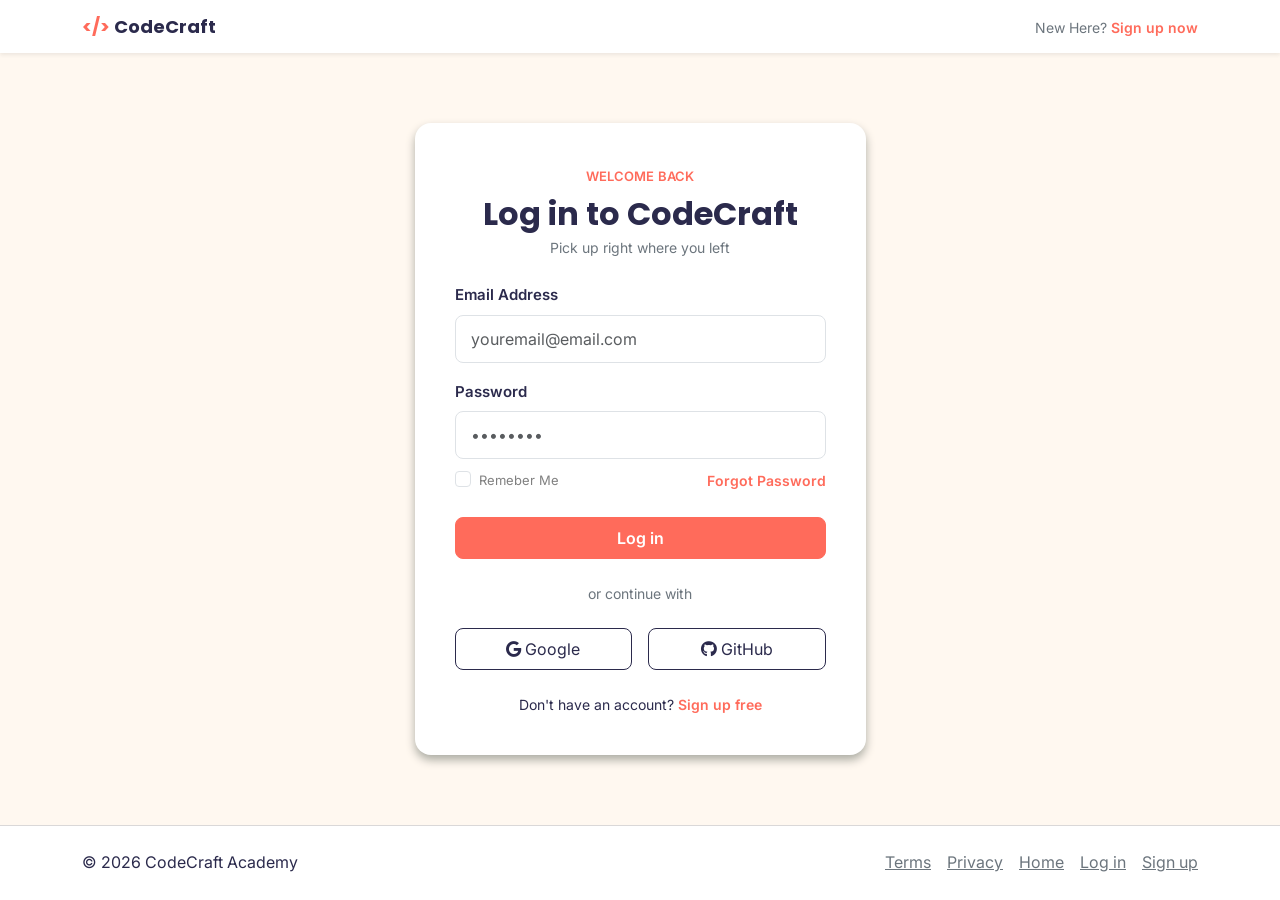
==== login.html @ 973004e2 "Add files via upload" ====
<!DOCTYPE html>
<html lang="en">
<head>
    <meta charset="UTF-8">
    <meta name="viewport" content="width=device-width, initial-scale=1.0">
    <title>CodeCraft Academy - Learn to code, one project at a time</title>
    <link href="https://cdn.jsdelivr.net/npm/bootstrap@5.3.8/dist/css/bootstrap.min.css" rel="stylesheet" integrity="sha384-sRIl4kxILFvY47J16cr9ZwB07vP4J8+LH7qKQnuqkuIAvNWLzeN8tE5YBujZqJLB" crossorigin="anonymous">
    <link href="https://fonts.googleapis.com/css2?family=Poppins:wght@500;600;700&family=Inter:wght@400;500;600&display=swap" rel="stylesheet">
    <link rel="stylesheet" href="https://cdnjs.cloudflare.com/ajax/libs/font-awesome/6.7.2/css/all.min.css">
    <link rel="stylesheet" href="style.css">  
</head>
<body>
    <!-- Navbar -->
     <nav class="navbar navbar-expand-lg navbar-light bg-white shadow-sm sticky-top">
        <div class="container">
            <a class="navbar-brand fw-bold" href="index.html">
                <span class="brand-mark">&lt;/&gt;</span> CodeCraft
            </a>
            <div class="ms-auto">
                <span class="text-secondary small">New Here? <a href="signup.html" class="link-brand">Sign up now</a></span>
            </div>
        </div>
    </nav>

    <div class="auth-wrapper">
        <div class="container">
            <div class="row justify-content-center">
                <div class="col-md-6 col-lg-5">
                    <div class="auth-card">
                        <div class="text-center mb-4">
                            <span class="eyebrow">Welcome Back</span>
                            <h2 class="fw-bold mt-2 mb-1">Log in to CodeCraft</h2>
                            <p class="text-secondary small mb-0">Pick up right where you left</p>
                        </div>
                        
                        <form novalidate>
                            <div class="mb-3">
                                <label for="loginEmail" class="form-label">Email Address</label>
                                <input type="email" class="form-control" id="loginEmail" placeholder="youremail@email.com" required>
                            </div>
                            <div class="mb-2">
                                <label for="loginPassword" class="form-label">Password</label>
                                <input type="password" class="form-control" id="loginPassword" placeholder="••••••••" required>
                            </div>
                            <div class="d-flex justify-content-between align-items-center mb-4">
                                <div class="form-check">
                                    <input class="form-check-input" type="checkbox" id="rememberMe">
                                    <label class="form-check-label" small text-secondary for="rememberMe">Remeber Me</label>
                                </div>
                                <a href="forgot.html" class="small link-brand">Forgot Password</a>
                            </div>
                            <button type="submit" class="btn btn-brand w-100 py-2">Log in</button>
                        </form>
                        <div class="text-center my-4 text-secondary small"> or continue with</div>
                        <div class="d-flex gap-3">
                            <button type="button" class="btn btn-outline-dark w-100 py-2"><i class="fa-brands fa-google"></i>  Google</button>
                            <button type="button" class="btn btn-outline-dark w-100 py-2"><i class="fa-brands fa-github"></i>  GitHub</button>
                        </div>
                        <p class="text-center auth-switch mt-4 mb-0 small">
                            Don't have an account? <a href="signup.html">Sign up free</a>
                        </p>
                    </div>
                </div>
            </div>
        </div>
    </div>
        <!-- Footer -->
        <footer class="footer py-4">
                <div class="container d-flex flex-wrap justify-content-between align-items-center gap-3">
                        <span>&copy; 2026 CodeCraft Academy</span>
                        <div class="d-flex gap-3">
                                <a href="t&c.html" class="text-secondary">Terms</a>
                                <a href="privacy.html" class="text-secondary">Privacy</a>
                                <a href="index.html" class="text-secondary">Home</a>
                                <a href="login.html" class="text-secondary">Log in</a>
                                <a href="signup.html" class="text-secondary">Sign up</a>
                        </div>
                </div>
        </footer>
       
<script src="https://cdn.jsdelivr.net/npm/bootstrap@5.3.3/dist/js/bootstrap.bundle.min.js"></script>
</body>
</html>
---- style.css ----
:root{
    --indigo: #2b2a4c;
    --coral: #ff6b5b;
    --coral-dark: #e85242;
    --teal: #3aafa9;
    --cream: #fff8f0;
}

body{
    font-family: 'Inter', sans-serif;
    color: var(--indigo);
    background: #ffffff;
}

h1, h2, h3, h4, h5, h6, .navbar-brand{
    font-family: 'Poppins', sans-serif;
    color: var(--indigo);
}

.navbar-brand{
    color: var(--indigo) !important;
    font-size: 18px;
}

.brand-mark{
    color: var(--coral);
}

.nav-link{
    color: var(--indigo) !important;
    font-weight: 500;
    font-size: 15px;
}

.btn-brand{
    background-color: var(--coral);
    border-color: var(--coral);
    color: #ffffff;
    font-weight: 600;
    border-radius: 8px;
}

.btn-brand:hover{
    background-color: var(--coral-dark);
    border-color: var(--coral-dark);
    color: var(--cream);
}

.btn-outline-dark{
    border-radius: 8px;
    border-color: var(--indigo);
    color: var(--indigo);
}

.btn-outline-dark:hover{
    background-color: var(--indigo);
    border-color: var(--indigo);
    color: var(--cream);
}

.eyebrow{
    color: var(--coral);
    font-weight: 600;
    font-size: 13px;
    text-transform: uppercase;
    letter-spacing: .13px;
}

.hero{
    background-color: var(--cream);
}

.code-card{
    background-color: var(--indigo);
    border-radius: 14px;
    overflow: hidden;
    box-shadow: 0 10px 20px rgba(43, 42, 76, 0.2);
}

.code-card-header{
    background-color: rgba(255, 255, 255, 0.06);
    padding: 12px 16px;
    display: flex;
    align-items: center;
    gap: 8px;
}

.dot{
    width: 12px;
    height: 12px;
    border-radius: 50%;
    display: inline-block;
}

.dot-red{
    background-color: #ff5f56;
}

.dot-amber{
    background-color: #ffbd2e;
}

.dot-green{
    background-color: #27c93f;
}

.code-card-title{
    color: rgba(255, 255, 255, 0.5);
    font-size: 13px;
    margin-left: 8px;
    font-family: 'Inter', sans-serif;
}

.code-body{
    margin: 0;
    padding: 20px;
    font-family: 'JetBrains Mono';
    font-size: 14.5px;
    line-height: 1.7;
    color: #e8e7f4;
    overflow-x: auto;
}

.c-kw{
    color: #ff8a7a;
}

.c-fn{
    color: #7fd8f2;
}

.c-str{
    color: #ffc24b;
}

.c-num{
    color: #c9a8ff;
}
.c-comment{
    color: #8482a8;
}

.trust-strip{
    background: var(--indigo);
    color: #ffffff;
}

.trust-strip span{
    color: rgba(255, 255, 255, 0.85);
}

.course-card{
    background: var(--cream);
    border-radius: 14px;
    padding: 32px 28px;
}

.course-icon{
    width: 52px;
    height: 52px;
    border-radius: 12px;
    display: flex;
    align-items: center;
    justify-content: center;
    font-size: 24px;
}

.icon-coral{
    background: rgba(255, 107, 91, 0.15);
}
.icon-teal{
    background: rgba(58, 175, 169, 0.15);
}
.icon-indigo{
    background: rgba(43, 42, 76, 0.15);
}

.link-brand{
    color: var(--coral);
    font-weight: 600;
    text-decoration: none;
}

.link-brand:hover{
    color: var(--coral-dark);
}

#how{
    background-color: #fafafa;
}

.step-num{
    width: 44px;
    height: 44px;
    border-radius: 50%;
    background: var(--indigo);
    color: #ffffff;
    display: flex;
    align-items: center;
    justify-content: center;
    font-weight: 600;
    margin: 0 auto;
}

.review-card{
    background: #ffffff;
    border: 1px solid #efefef;
    border-radius: 14px;
    padding: 28px;
}

.cta-section{
    background: var(--indigo);
    color: #ffffff;
}

.cta-section h2{
    color: #ffffff;
}

.cta-section .text-secondary{
    color: rgba(255, 255, 255, 0.8);
}

.footer{
    border-top: 1px solid #dad8d8;
}

.auth-wrapper{
    min-height: calc(100vh-140px);
    display: flex;
    align-items: center;
    background: var(--cream);
}

.auth-card{
    background: #ffffff;
    border-radius: 16px;
    padding: 40px;
    box-shadow: 0 5px 10px rgba(172, 172, 163);
    margin: 70px auto;
}

.form-label{
    font-weight: 600;
    font-size: 15px;
}

.form-control{
    border-radius: 8px;
    padding: 11px 15px;
}

.form-control:focus{
    border-color: var(--coral);
    box-shadow: 0 0 0 3px 
}

.auth-switch a{
    color: var(--coral);
    font-weight: 600;
    text-decoration: none;
}

.form-check-label{
    font-size: small;
    color: gray;
}
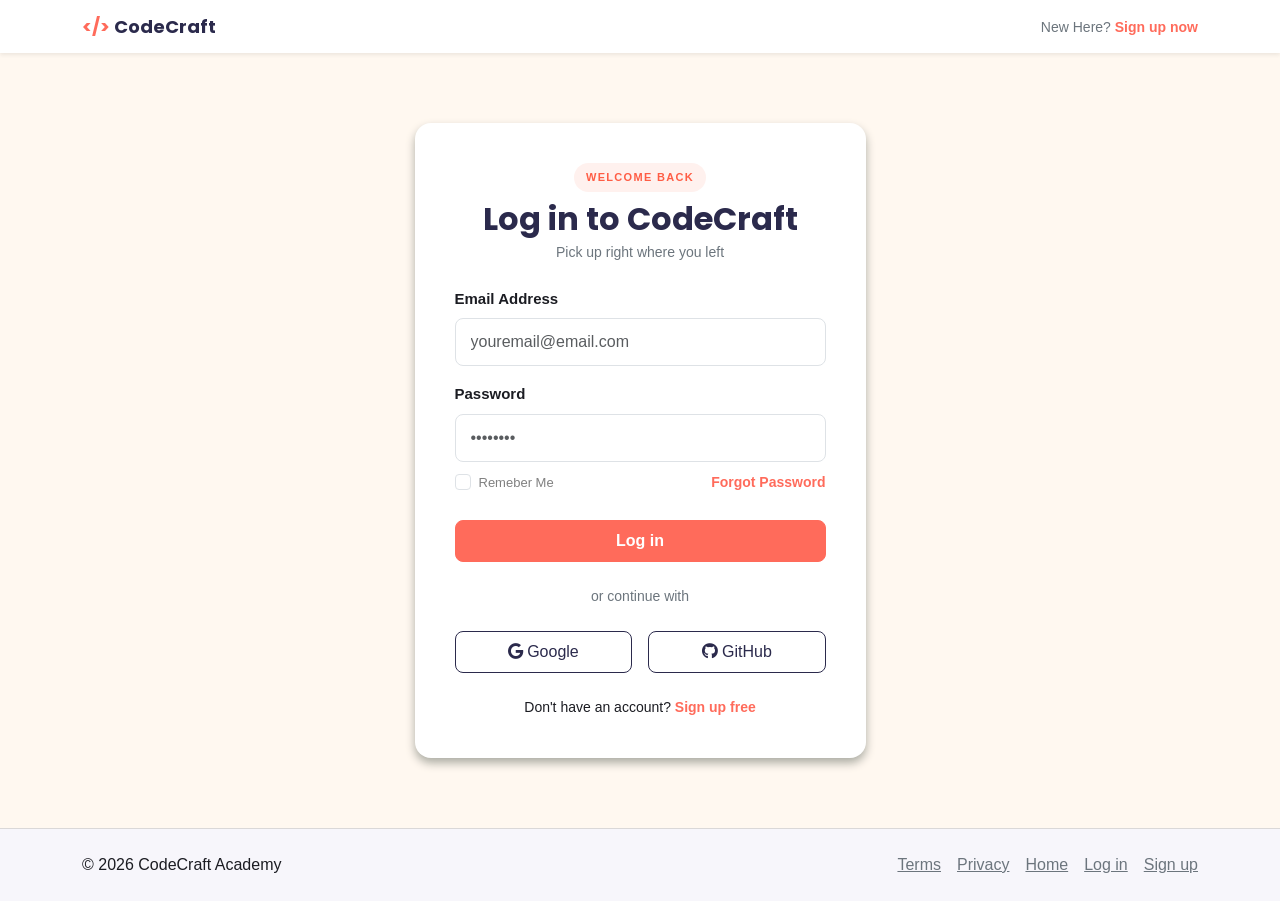
==== commit e2047d59: "Add files via upload" ====
--- a/login.html
+++ b/login.html
@@ -33,7 +33,7 @@
                             <p class="text-secondary small mb-0">Pick up right where you left</p>
                         </div>
                         
-                        <form novalidate>
+                        <form novalidate onsubmit="return validate()">
                             <div class="mb-3">
                                 <label for="loginEmail" class="form-label">Email Address</label>
                                 <input type="email" class="form-control" id="loginEmail" placeholder="youremail@email.com" required>
@@ -49,6 +49,7 @@
                                 </div>
                                 <a href="forgot.html" class="small link-brand">Forgot Password</a>
                             </div>
+                            <p id="error" class="text-danger" role="alert" aria-live="polite"></p>
                             <button type="submit" class="btn btn-brand w-100 py-2">Log in</button>
                         </form>
                         <div class="text-center my-4 text-secondary small"> or continue with</div>
@@ -79,5 +80,6 @@
         </footer>
        
 <script src="https://cdn.jsdelivr.net/npm/bootstrap@5.3.3/dist/js/bootstrap.bundle.min.js"></script>
+<script src="login.js"></script>
 </body>
 </html>
--- a/style.css
+++ b/style.css
@@ -265,4 +265,325 @@
 .form-check-label{
     font-size: small;
     color: gray;
+}
+
+body {
+  font-family: "Plus Jakarta Sans", sans-serif;
+  background: #f6f5f8;
+  color: #1b1c22;
+}
+
+.page {
+  max-width: 1080px;
+  padding-top: 72px;
+  padding-bottom: 96px;
+}
+
+.eyebrow {
+  display: inline-flex;
+  align-items: center;
+  gap: 8px;
+  padding: 6px 12px;
+  border-radius: 999px;
+  background: #fff1ee;
+  color: #ff5d45;
+  font-size: 11px;
+  font-weight: 700;
+  letter-spacing: 0.12em;
+  text-transform: uppercase;
+}
+
+.eyebrow i {
+  font-size: 6px;
+}
+
+.hero-title {
+  margin: 18px 0 0;
+  font-size: clamp(34px, 4.4vw, 52px);
+  font-weight: 800;
+  line-height: 1.08;
+  letter-spacing: -0.035em;
+}
+
+.hero-title span {
+  color: #ff5d45;
+}
+
+.lead-copy {
+  max-width: 440px;
+  margin: 18px 0 0;
+  color: #6d6e78;
+  font-size: 15.5px;
+  line-height: 1.65;
+}
+
+.hero-photo {
+  width: 100%;
+  height: 280px;
+  object-fit: cover;
+  border-radius: 14px;
+}
+
+.path-label {
+  margin: 92px 0 22px;
+  color: #b0b1b8;
+  font-size: 13px;
+}
+
+.track {
+  border: 0;
+  border-radius: 22px;
+  box-shadow: 0 10px 30px rgba(28, 27, 40, 0.06);
+}
+
+.track .card-body {
+  padding: 22px 20px 18px;
+  min-height: 292px;
+}
+
+.icon {
+  width: 46px;
+  height: 46px;
+  border-radius: 50%;
+  display: grid;
+  place-items: center;
+  color: #fff;
+  font-size: 18px;
+}
+
+.level {
+  margin: 16px 0 0;
+  color: #9a9ba3;
+  font-size: 11px;
+  font-weight: 700;
+  letter-spacing: 0.14em;
+  text-transform: uppercase;
+}
+
+.track h2 {
+  margin: 4px 0 0;
+  font-size: 18px;
+  font-weight: 800;
+}
+
+.age {
+  display: inline-flex;
+  align-self: flex-start;
+  margin-top: 10px;
+  padding: 4px 10px;
+  border-radius: 999px;
+  background: #f3f3f6;
+  color: #8a8b94;
+  font-size: 12px;
+  font-weight: 600;
+}
+
+.desc {
+  margin: 12px 0 16px;
+  color: #7a7b84;
+  font-size: 13.5px;
+  line-height: 1.55;
+}
+
+.start {
+  margin-top: auto;
+  padding-top: 12px;
+  border-top: 1px solid #ececef;
+  font-size: 13.5px;
+  font-weight: 700;
+  text-decoration: none;
+}
+
+.start i {
+  margin-left: 4px;
+  font-size: 12px;
+}
+
+.track-1 .icon { background: #f07167; }
+.track-1 .start { color: #f07167; }
+
+.track-2 .icon { background: #2fbfae; }
+.track-2 .start { color: #2fbfae; }
+
+.track-3 .icon { background: #f0b429; }
+.track-3 .start { color: #e0a31a; }
+
+.track-4 .icon { background: #8b78f6; }
+.track-4 .start { color: #8b78f6; }
+
+body {
+  font-family: "Plus Jakarta Sans", sans-serif;
+  background: #f7f6fb;
+  color: #1b1c22;
+}
+
+.page {
+  max-width: 820px;
+  padding-top: 48px;
+  padding-bottom: 48px;
+}
+
+h1 {
+  margin: 0;
+  font-size: 32px;
+  font-weight: 800;
+  letter-spacing: -0.03em;
+}
+
+.subtitle {
+  margin: 8px 0 0;
+  color: #9a9ba3;
+  font-size: 14px;
+}
+
+.accent {
+  display: block;
+  width: 42px;
+  height: 3px;
+  margin: 12px auto 28px;
+  border-radius: 999px;
+  background: #ff5d45;
+}
+
+.panel {
+  background: #fff;
+  border-radius: 18px;
+  box-shadow: 0 10px 30px rgba(28, 27, 40, 0.05);
+  padding: 22px 24px 20px;
+  margin-bottom: 18px;
+}
+
+.panel-head {
+  display: flex;
+  align-items: center;
+  gap: 12px;
+  margin-bottom: 18px;
+}
+
+.step {
+  width: 36px;
+  height: 36px;
+  border-radius: 50%;
+  display: grid;
+  place-items: center;
+  color: #fff;
+  font-size: 12px;
+  font-weight: 800;
+  flex-shrink: 0;
+}
+
+.step-1 { background: #f07167; }
+.step-2 { background: #2fbfae; }
+.step-3 { background: #8b78f6; }
+
+.panel h2 {
+  margin: 0;
+  font-size: 18px;
+  font-weight: 800;
+}
+
+.panel-head p {
+  margin: 2px 0 0;
+  color: #9a9ba3;
+  font-size: 13px;
+}
+
+.field-label,
+.ask {
+  display: block;
+  margin-bottom: 6px;
+  font-size: 13px;
+  font-weight: 700;
+}
+
+.ask {
+  margin: 18px 0 8px;
+}
+
+.field {
+  background: #f7f7f9;
+  border: 1px solid transparent;
+  border-radius: 10px;
+  min-height: 42px;
+  font-size: 14px;
+  color: #1b1c22;
+}
+
+.field:focus {
+  background: #fff;
+  border-color: #ffc7be;
+  box-shadow: 0 0 0 3px rgba(255, 93, 69, 0.12);
+}
+
+.choices,
+.slots {
+  display: flex;
+  flex-wrap: wrap;
+  gap: 10px;
+}
+
+.choice,
+.slot {
+  display: inline-flex;
+  align-items: center;
+  gap: 8px;
+  margin: 0;
+  padding: 7px 14px;
+  border: 1px solid #ececef;
+  border-radius: 999px;
+  background: #fff;
+  color: #6d6e78;
+  font-size: 14px;
+  cursor: pointer;
+}
+
+.choice:has(input:checked),
+.slot:has(input:checked) {
+  border-color: #ff5d45;
+  color: #ff5d45;
+  background: #fff6f4;
+}
+
+.choice input,
+.slot input {
+  accent-color: #ff5d45;
+}
+
+.note {
+  display: flex;
+  gap: 8px;
+  align-items: flex-start;
+  margin-bottom: 14px;
+  padding: 10px 14px;
+  border-left: 3px solid #c9bdfc;
+  border-radius: 8px;
+  background: #f6f3ff;
+  color: #8d84b8;
+  font-size: 13px;
+  line-height: 1.5;
+}
+
+.register {
+  margin-top: 8px;
+  border: 0;
+  border-radius: 999px;
+  background: #ff5d45;
+  color: #fff;
+  font-weight: 700;
+  padding: 11px 22px;
+}
+
+.register:hover {
+  background: #f04c34;
+}
+
+.copy {
+  margin: 22px 0 0;
+  text-align: center;
+  color: #b0b1b8;
+  font-size: 13px;
+}
+
+.copy strong {
+  color: #6d6e78;
 }
